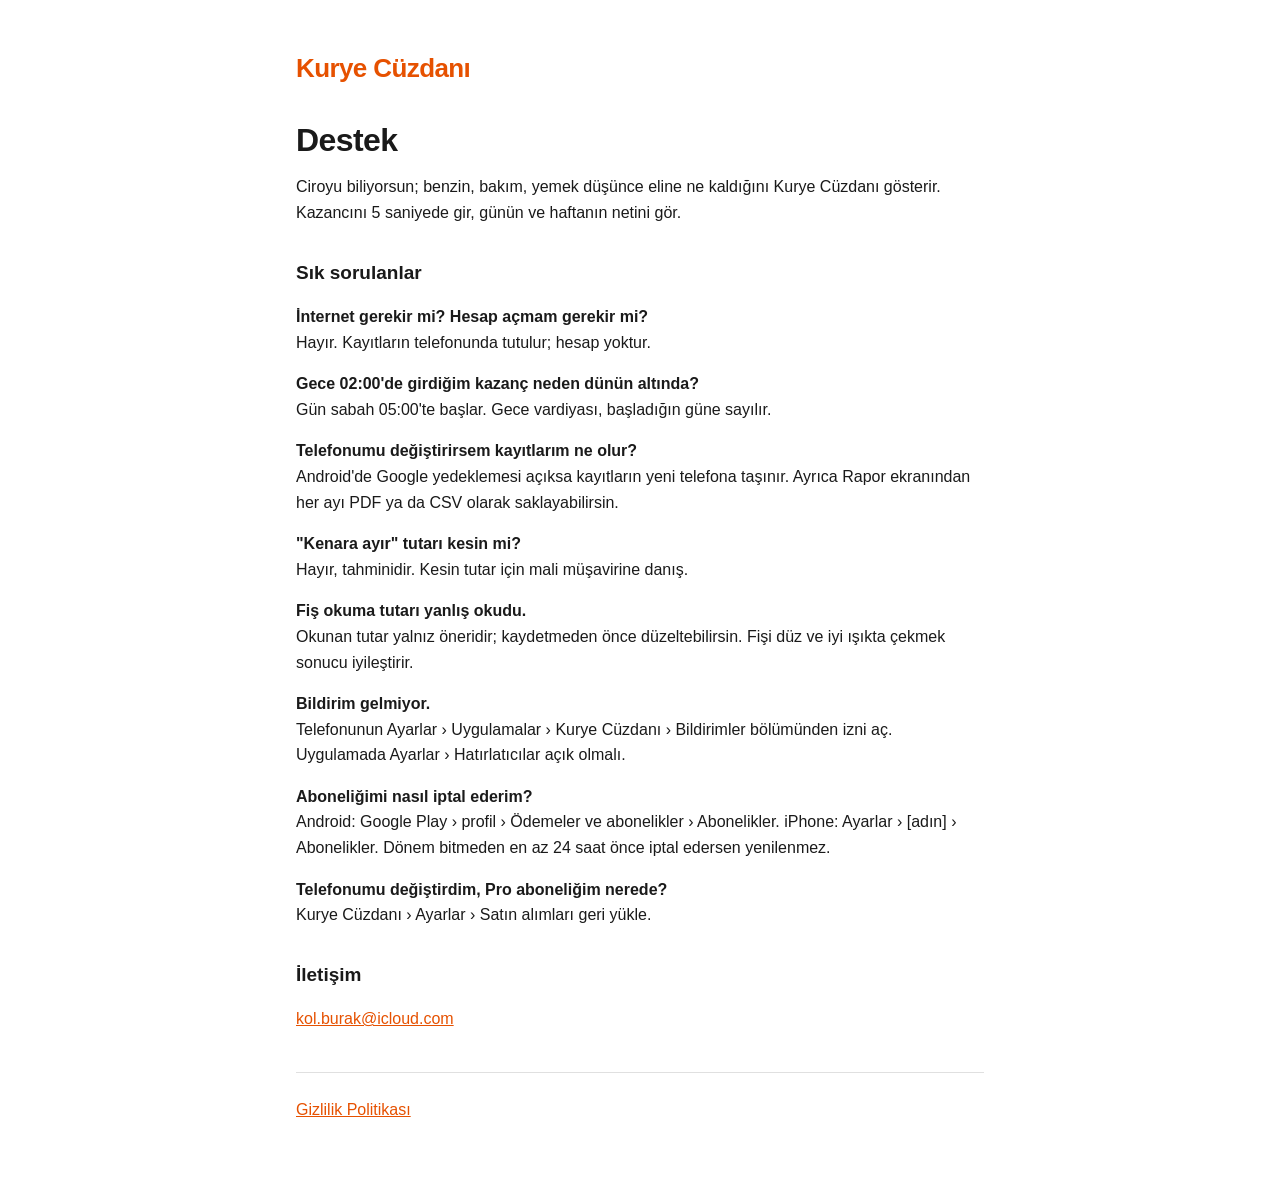
==== index.html @ 36efa277 "Kurye Cüzdanı: ilk sürüm (ücretsiz MVP + Pro özellikleri) - Kazanç/gider/vardiya girişi, ana ekran, " ====
<!doctype html>
<html lang="tr">
<head>
<meta charset="utf-8">
<meta name="viewport" content="width=device-width, initial-scale=1">
<title>Kurye Cüzdanı Destek</title>
<link rel="stylesheet" href="style.css">
</head>
<body>
<main>
<p class="logo">Kurye Cüzdanı</p>
<h1>Destek</h1>
<p>Ciroyu biliyorsun; benzin, bakım, yemek düşünce eline ne kaldığını Kurye Cüzdanı gösterir. Kazancını 5 saniyede gir, günün ve haftanın netini gör.</p>

<h2>Sık sorulanlar</h2>
<p><strong>İnternet gerekir mi? Hesap açmam gerekir mi?</strong><br>Hayır. Kayıtların telefonunda tutulur; hesap yoktur.</p>
<p><strong>Gece 02:00'de girdiğim kazanç neden dünün altında?</strong><br>Gün sabah 05:00'te başlar. Gece vardiyası, başladığın güne sayılır.</p>
<p><strong>Telefonumu değiştirirsem kayıtlarım ne olur?</strong><br>Android'de Google yedeklemesi açıksa kayıtların yeni telefona taşınır. Ayrıca Rapor ekranından her ayı PDF ya da CSV olarak saklayabilirsin.</p>
<p><strong>"Kenara ayır" tutarı kesin mi?</strong><br>Hayır, tahminidir. Kesin tutar için mali müşavirine danış.</p>
<p><strong>Fiş okuma tutarı yanlış okudu.</strong><br>Okunan tutar yalnız öneridir; kaydetmeden önce düzeltebilirsin. Fişi düz ve iyi ışıkta çekmek sonucu iyileştirir.</p>
<p><strong>Bildirim gelmiyor.</strong><br>Telefonunun Ayarlar › Uygulamalar › Kurye Cüzdanı › Bildirimler bölümünden izni aç. Uygulamada Ayarlar › Hatırlatıcılar açık olmalı.</p>
<p><strong>Aboneliğimi nasıl iptal ederim?</strong><br>Android: Google Play › profil › Ödemeler ve abonelikler › Abonelikler. iPhone: Ayarlar › [adın] › Abonelikler. Dönem bitmeden en az 24 saat önce iptal edersen yenilenmez.</p>
<p><strong>Telefonumu değiştirdim, Pro aboneliğim nerede?</strong><br>Kurye Cüzdanı › Ayarlar › Satın alımları geri yükle.</p>

<h2>İletişim</h2>
<p><a href="mailto:kol.burak@icloud.com">kol.burak@icloud.com</a></p>

<hr>
<p class="muted"><a href="privacy.html">Gizlilik Politikası</a></p>
</main>
</body>
</html>
---- style.css ----
:root { --ink: #1a1a1a; --muted: #616161; --line: #e0e0e0; --bg: #ffffff; --accent: #e65100; }
@media (prefers-color-scheme: dark) {
  :root { --ink: #f2f2f2; --muted: #b0b0b0; --line: #333333; --bg: #121212; --accent: #ff8a3d; }
}
* { box-sizing: border-box; }
body { margin: 0; background: var(--bg); color: var(--ink);
  font: 16px/1.6 -apple-system, BlinkMacSystemFont, "Segoe UI", Roboto, sans-serif; }
main { max-width: 720px; margin: 0 auto; padding: 48px 16px 64px; }
.logo { font-weight: 800; font-size: 26px; letter-spacing: -0.6px; margin: 0 0 32px; color: var(--accent); }
h1 { font-size: 32px; letter-spacing: -0.6px; line-height: 1.15; margin: 0 0 8px; }
h2 { font-size: 19px; margin: 32px 0 8px; }
p, li { color: var(--ink); }
.muted { color: var(--muted); }
a { color: var(--accent); }
table { width: 100%; border-collapse: collapse; margin: 8px 0; font-size: 15px; }
th, td { text-align: left; vertical-align: top; padding: 8px 6px; border-bottom: 1px solid var(--line); }
th { color: var(--muted); font-weight: 600; }
hr { border: 0; border-top: 1px solid var(--line); margin: 40px 0 24px; }
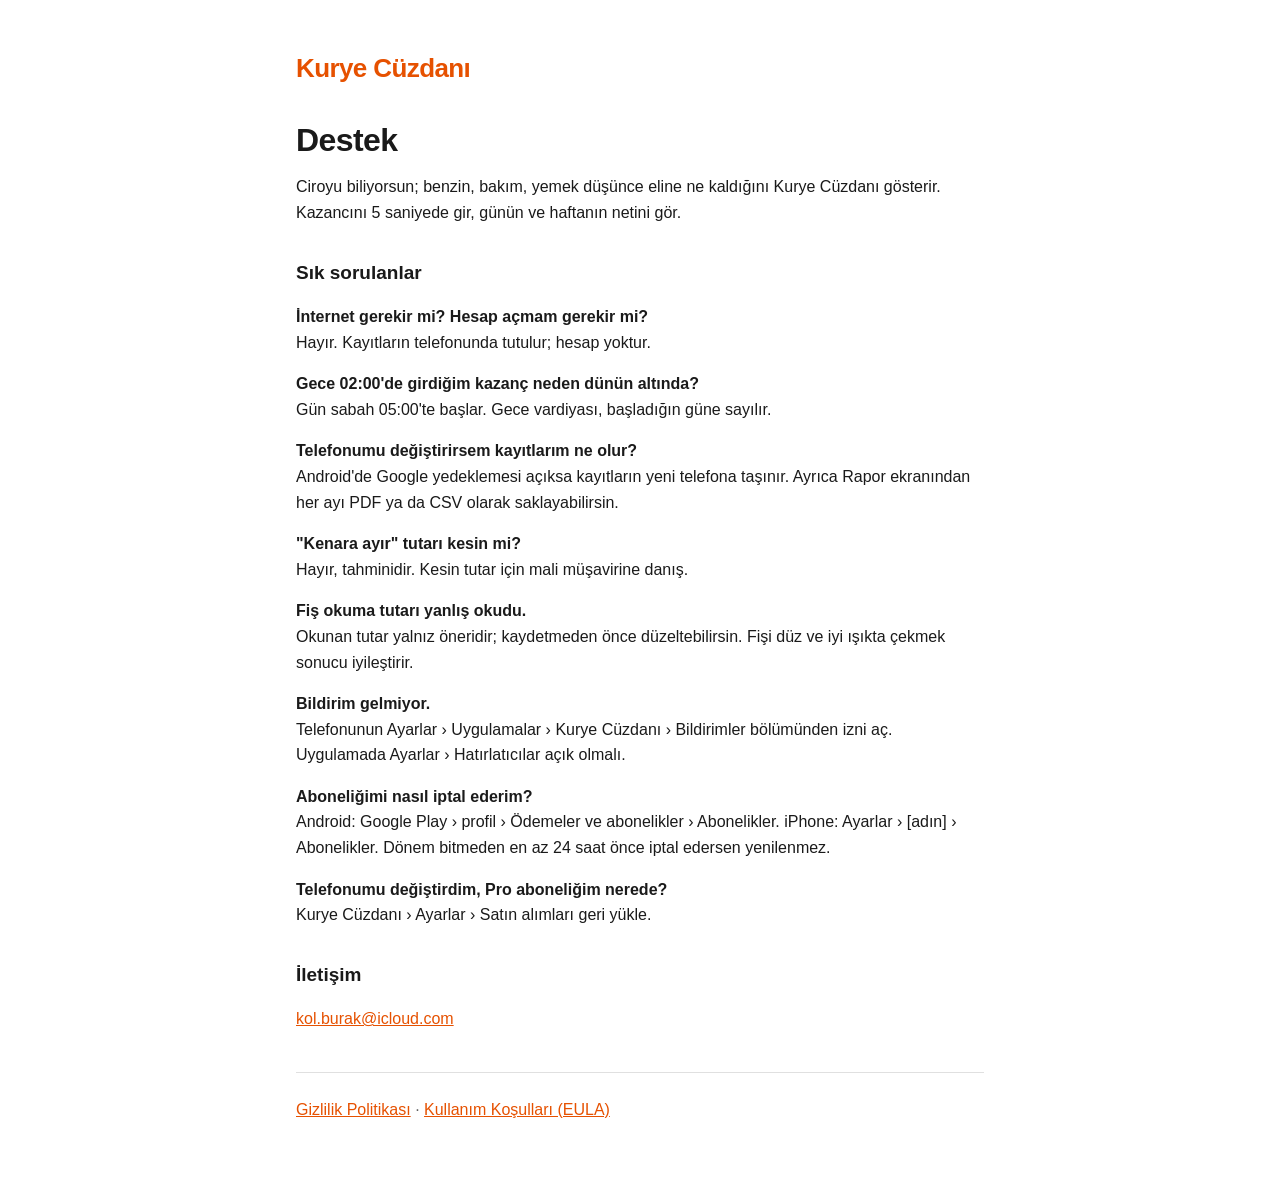
==== commit 755b2b08: "iOS/TestFlight hazırlığı: paket kimliği, iOS 15.5, Codemagic, EULA - Paket kimliği iOS ve Android: c" ====
--- a/index.html
+++ b/index.html
@@ -26,7 +26,7 @@
 <p><a href="mailto:kol.burak@icloud.com">kol.burak@icloud.com</a></p>
 
 <hr>
-<p class="muted"><a href="privacy.html">Gizlilik Politikası</a></p>
+<p class="muted"><a href="privacy.html">Gizlilik Politikası</a> · <a href="https://www.apple.com/legal/internet-services/itunes/dev/stdeula/">Kullanım Koşulları (EULA)</a></p>
 </main>
 </body>
 </html>
